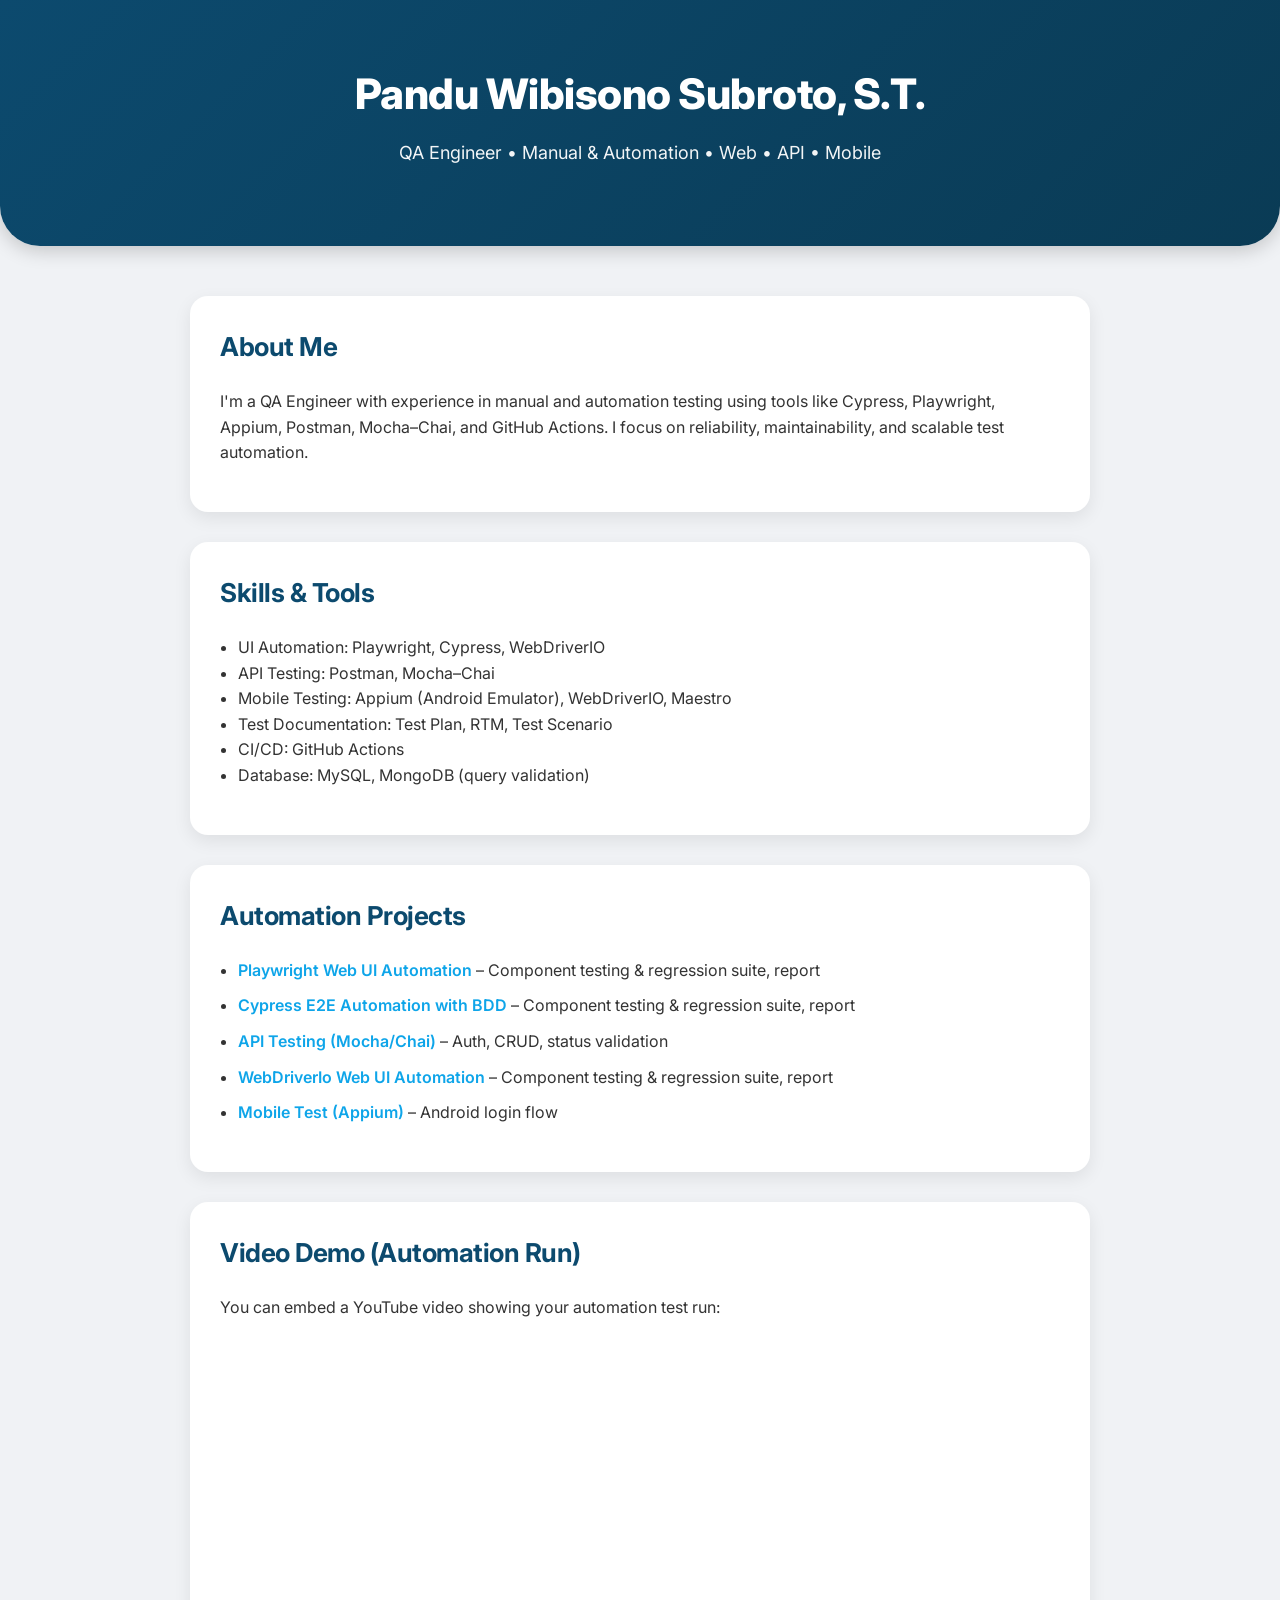
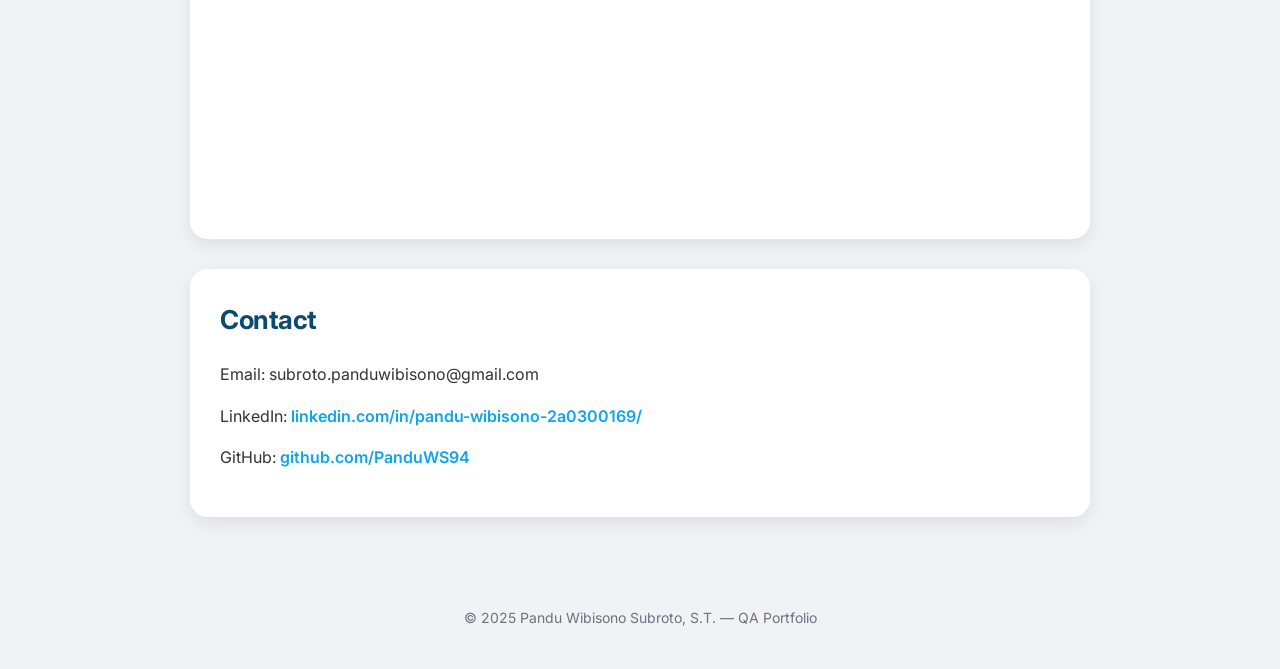
==== index.html @ 6cd574b7 "Add WebDriverIo Web UI Automation project link to index.html" ====
<!DOCTYPE html>
<html lang="en">

<head>
  <meta charset="UTF-8" />
  <meta name="viewport" content="width=device-width, initial-scale=1.0" />
  <title>QA Portfolio - Pandu Wibisono Subroto, S.T.</title>
  <style>
    /* --- GLOBAL STYLE --- */
    body {
      margin: 0;
      font-family: "Inter", Arial, sans-serif;
      background: #f0f2f5;
      color: #333;
      line-height: 1.6;
    }

    h1,
    h2 {
      font-family: "Inter", sans-serif;
      letter-spacing: -0.5px;
    }

    a {
      color: #0ea5e9;
      text-decoration: none;
      font-weight: 600;
    }

    a:hover {
      text-decoration: underline;
    }

    /* --- HEADER --- */
    header {
      padding: 60px 20px;
      background: linear-gradient(135deg, #0c4a6e, #0a3b55);
      color: white;
      text-align: center;
      border-bottom-left-radius: 40px;
      border-bottom-right-radius: 40px;
      box-shadow: 0 4px 20px rgba(0, 0, 0, 0.2);
    }

    header h1 {
      margin: 0;
      font-size: 42px;
      font-weight: 800;
    }

    header p {
      margin-top: 12px;
      font-size: 18px;
      opacity: 0.95;
    }

    /* --- CONTAINER --- */
    .container {
      max-width: 900px;
      margin: 50px auto;
      padding: 0 20px;
    }

    /* --- CARD SECTION --- */
    section {
      background: white;
      padding: 30px;
      margin-bottom: 30px;
      border-radius: 18px;
      box-shadow: 0 6px 18px rgba(0, 0, 0, 0.08);
      transition: transform 0.2s ease, box-shadow 0.2s ease;
    }

    section:hover {
      transform: translateY(-3px);
      box-shadow: 0 10px 24px rgba(0, 0, 0, 0.12);
    }

    h2 {
      font-size: 26px;
      margin-top: 0;
      color: #0c4a6e;
      font-weight: 700;
    }

    ul {
      padding-left: 18px;
    }

    .project-list li {
      margin-bottom: 10px;
    }

    /* --- VIDEO EMBED --- */
    .video-wrapper {
      position: relative;
      padding-bottom: 56.25%;
      height: 0;
      overflow: hidden;
      border-radius: 14px;
      margin-top: 15px;
    }

    .video-wrapper iframe {
      position: absolute;
      top: 0;
      left: 0;
      width: 100%;
      height: 100%;
      border: 0;
    }

    /* --- FOOTER --- */
    footer {
      text-align: center;
      padding: 40px;
      color: #6b7280;
      font-size: 14px;
      margin-top: 40px;
    }
  </style>
  <link href="https://fonts.googleapis.com/css2?family=Inter:wght@300;400;600;700;800&display=swap" rel="stylesheet">
</head>

<body>
  <header>
    <h1>Pandu Wibisono Subroto, S.T.</h1>
    <p>QA Engineer • Manual & Automation • Web • API • Mobile</p>
  </header>

  <div class="container">
    <section>
      <h2>About Me</h2>
      <p>
        I'm a QA Engineer with experience in manual and automation testing using tools like
        Cypress, Playwright, Appium, Postman, Mocha–Chai, and GitHub Actions. I focus on
        reliability, maintainability, and scalable test automation.
      </p>
    </section>

    <section>
      <h2>Skills & Tools</h2>
      <ul>
        <li>UI Automation: Playwright, Cypress, WebDriverIO</li>
        <li>API Testing: Postman, Mocha–Chai</li>
        <li>Mobile Testing: Appium (Android Emulator), WebDriverIO, Maestro</li>
        <li>Test Documentation: Test Plan, RTM, Test Scenario</li>
        <li>CI/CD: GitHub Actions</li>
        <li>Database: MySQL, MongoDB (query validation)</li>
      </ul>
    </section>

    <section>
      <h2>Automation Projects</h2>
      <ul class="project-list">
        <li><a href="https://github.com/PanduWS94/playwright-demo-panduws94.git">Playwright Web UI Automation</a> –
          Component testing & regression suite, report</li>
        <li><a href="https://github.com/PanduWS94/cypress-demo-panduws94.git">Cypress E2E Automation with BDD</a> –
          Component testing & regression suite, report</li>
        <li><a href="https://github.com/PanduWS94/mochachai-demo-panduws94.git">API Testing (Mocha/Chai)</a> – Auth,
          CRUD, status validation</li>
        <li><a href="https://github.com/PanduWS94/webdriverio-demo-panduws94.git">WebDriverIo Web UI Automation</a> –
          Component testing & regression suite, report</li>
        <li><a href="#">Mobile Test (Appium)</a> – Android login flow</li>

      </ul>
    </section>

    <section>
      <h2>Video Demo (Automation Run)</h2>
      <p>You can embed a YouTube video showing your automation test run:</p>

      <div class="video-wrapper">
        <iframe src="https://www.youtube.com/embed/VIDEO_ID_HERE"
          allow="accelerometer; autoplay; clipboard-write; encrypted-media; gyroscope; picture-in-picture"
          allowfullscreen></iframe>
      </div>
    </section>

    <section>
      <h2>Contact</h2>
      <p>Email: subroto.panduwibisono@gmail.com</p>
      <p>LinkedIn: <a
          href="https://www.linkedin.com/in/pandu-wibisono-2a0300169/">linkedin.com/in/pandu-wibisono-2a0300169/</a></p>
      <p>GitHub: <a href="https://github.com/PanduWS94">github.com/PanduWS94</a></p>
    </section>
  </div>

  <footer>
    © 2025 Pandu Wibisono Subroto, S.T. — QA Portfolio
  </footer>
</body>

</html>
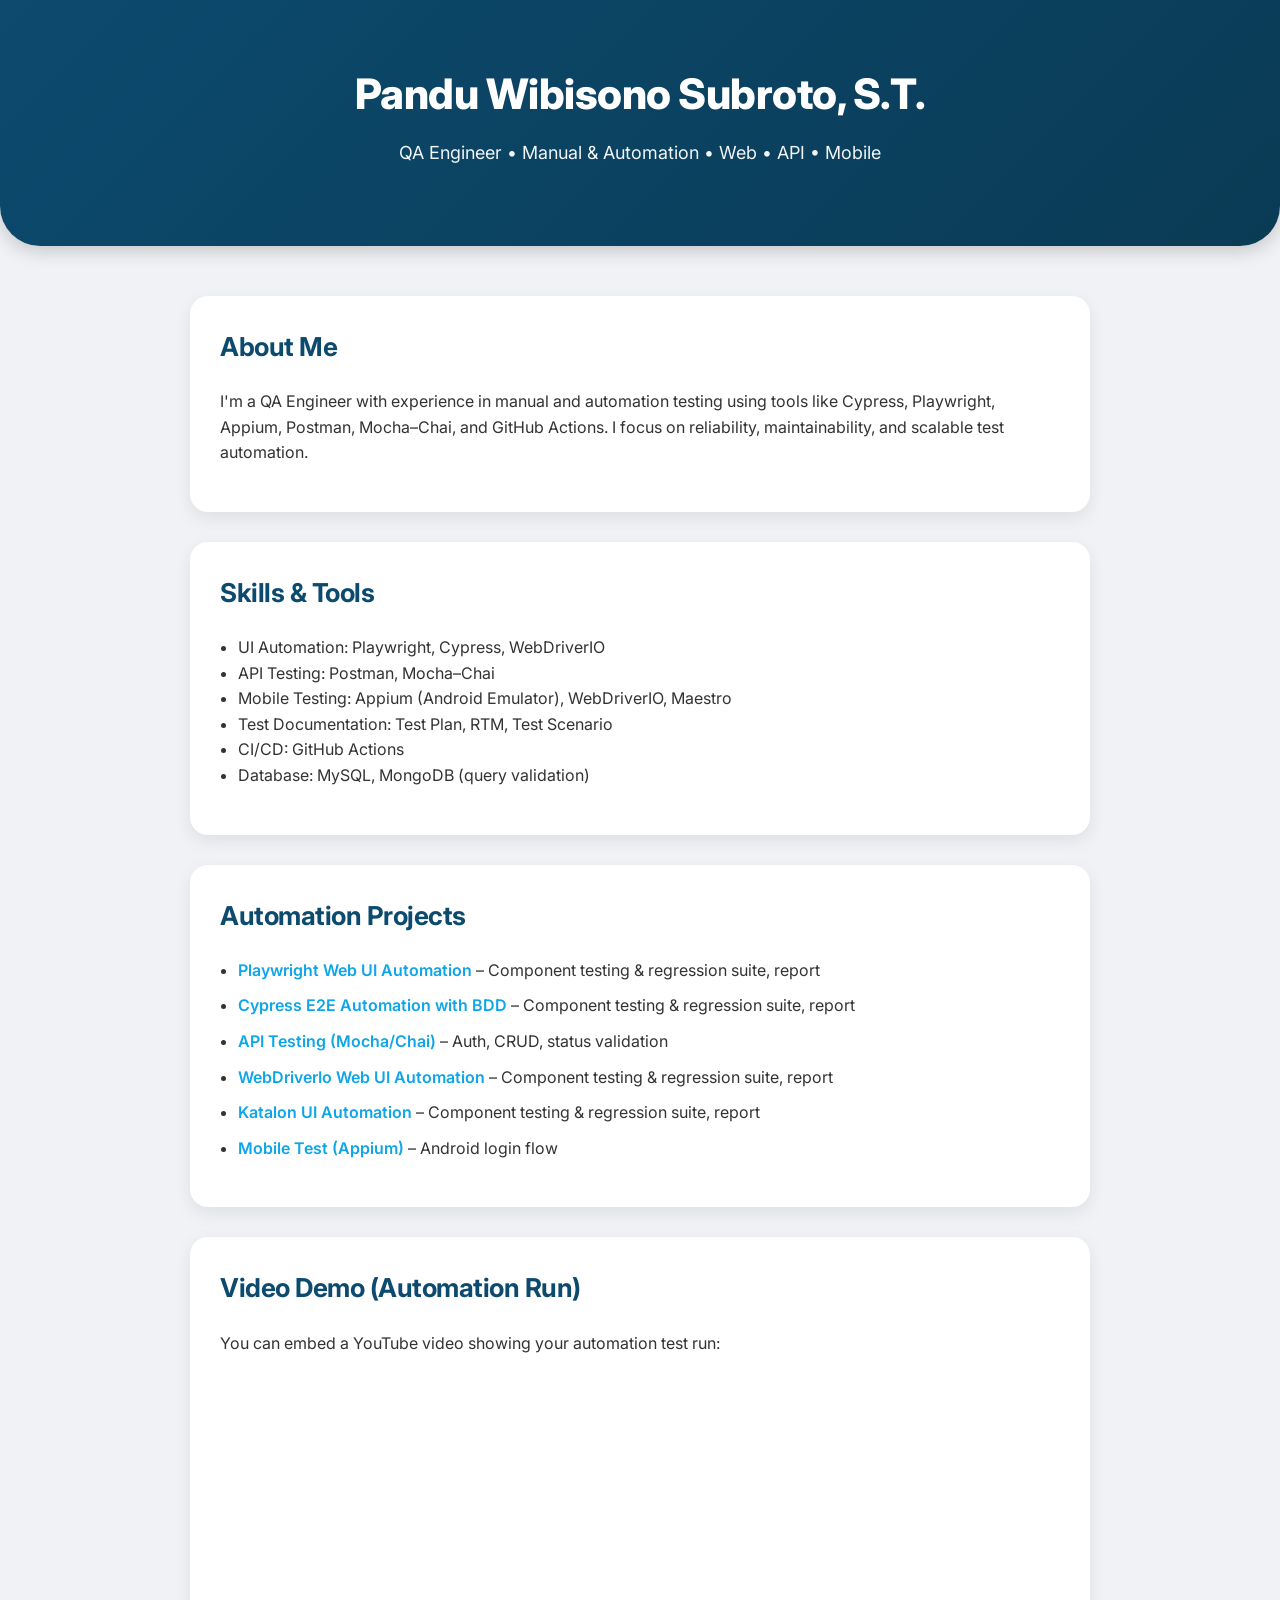
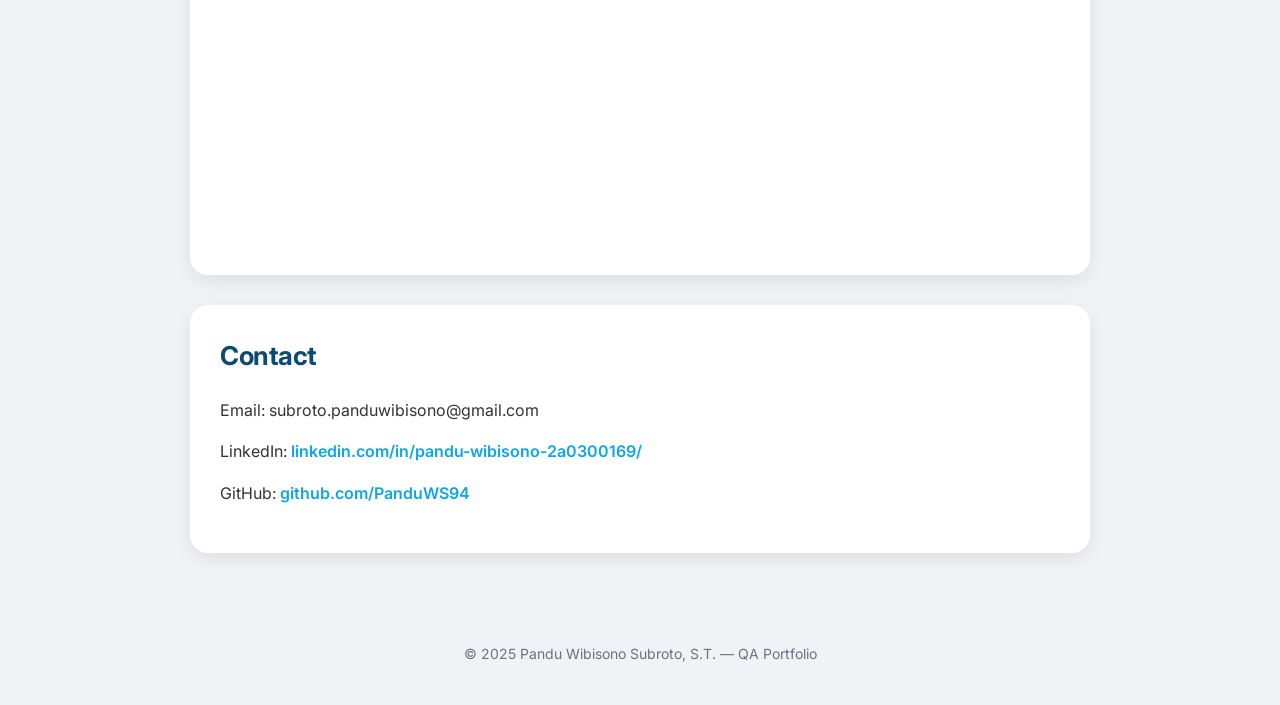
==== commit 5cfb3b47: "Add Katalon UI Automation project link to index.html" ====
--- a/index.html
+++ b/index.html
@@ -161,6 +161,8 @@
           CRUD, status validation</li>
         <li><a href="https://github.com/PanduWS94/webdriverio-demo-panduws94.git">WebDriverIo Web UI Automation</a> –
           Component testing & regression suite, report</li>
+        <li><a href="https://github.com/PanduWS94/katalon-demo-panduws94.git">Katalon UI Automation</a> –
+          Component testing & regression suite, report</li>
         <li><a href="#">Mobile Test (Appium)</a> – Android login flow</li>
 
       </ul>
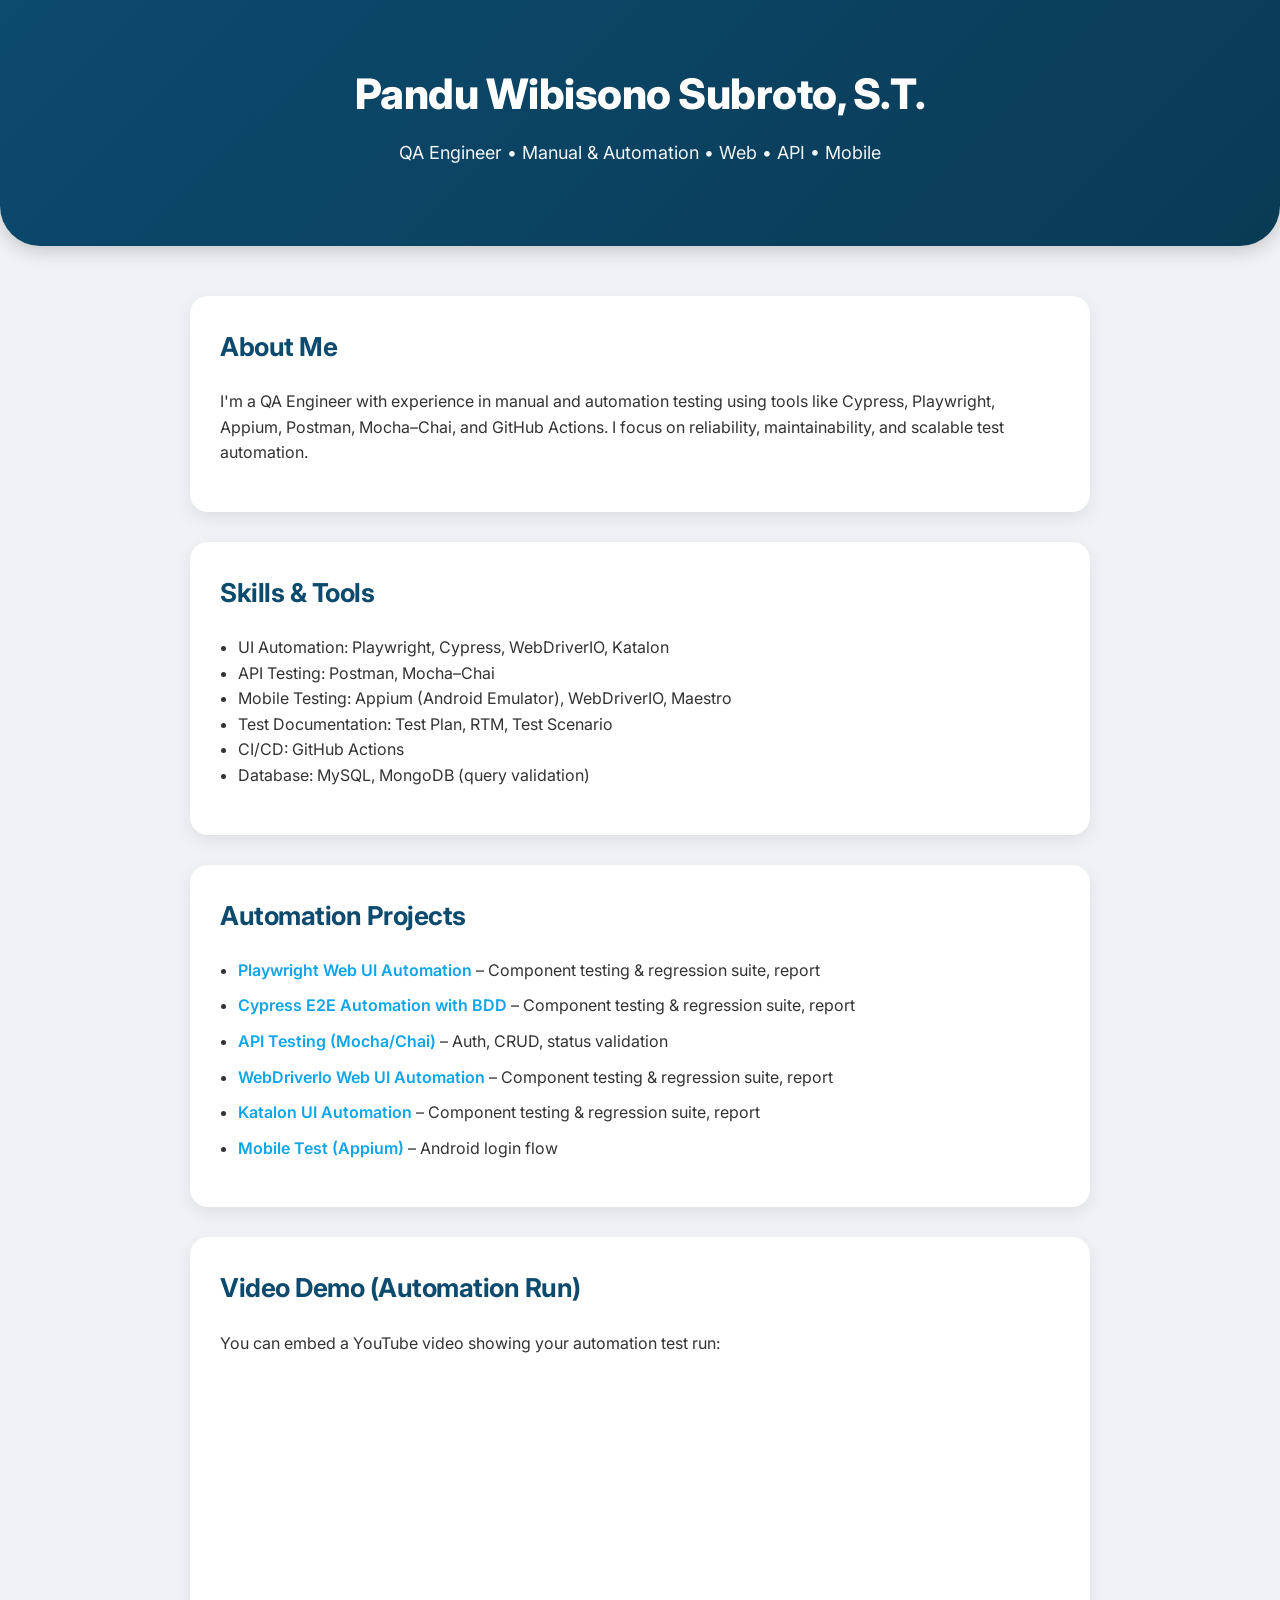
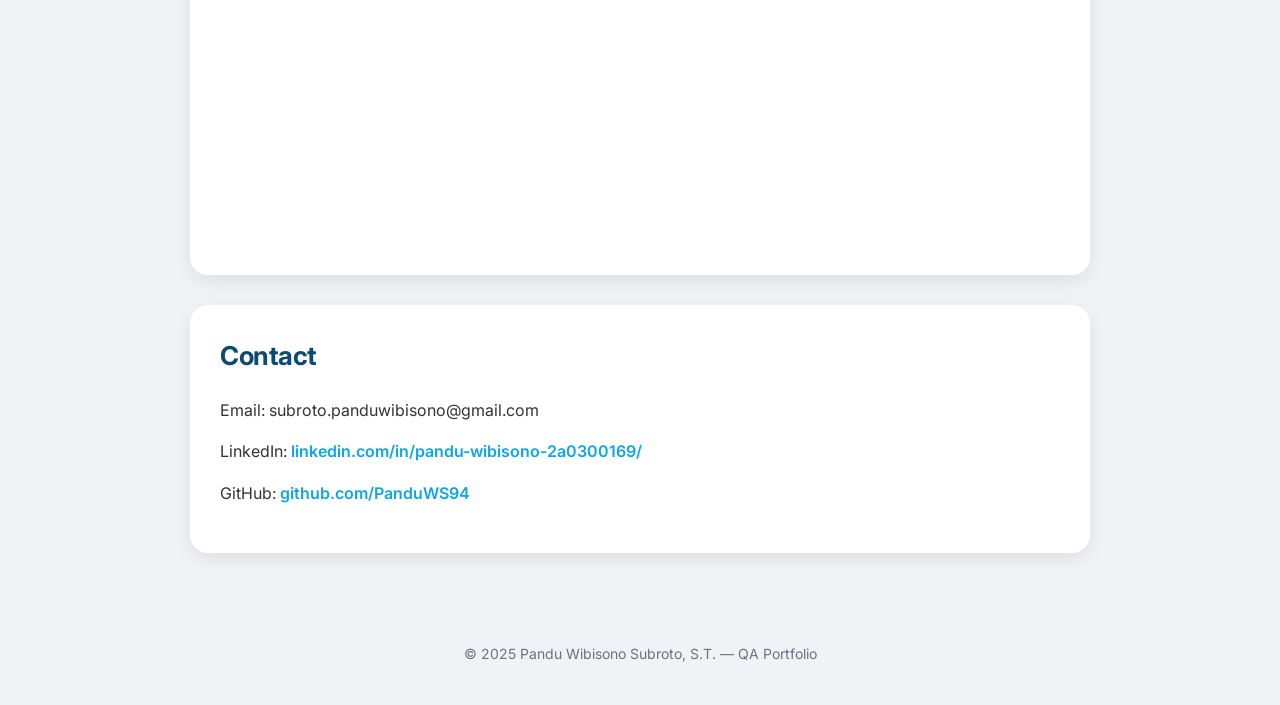
==== commit ecfb283d: "Add Katalon to UI Automation skills list in index.html" ====
--- a/index.html
+++ b/index.html
@@ -141,7 +141,7 @@
     <section>
       <h2>Skills & Tools</h2>
       <ul>
-        <li>UI Automation: Playwright, Cypress, WebDriverIO</li>
+        <li>UI Automation: Playwright, Cypress, WebDriverIO, Katalon</li>
         <li>API Testing: Postman, Mocha–Chai</li>
         <li>Mobile Testing: Appium (Android Emulator), WebDriverIO, Maestro</li>
         <li>Test Documentation: Test Plan, RTM, Test Scenario</li>
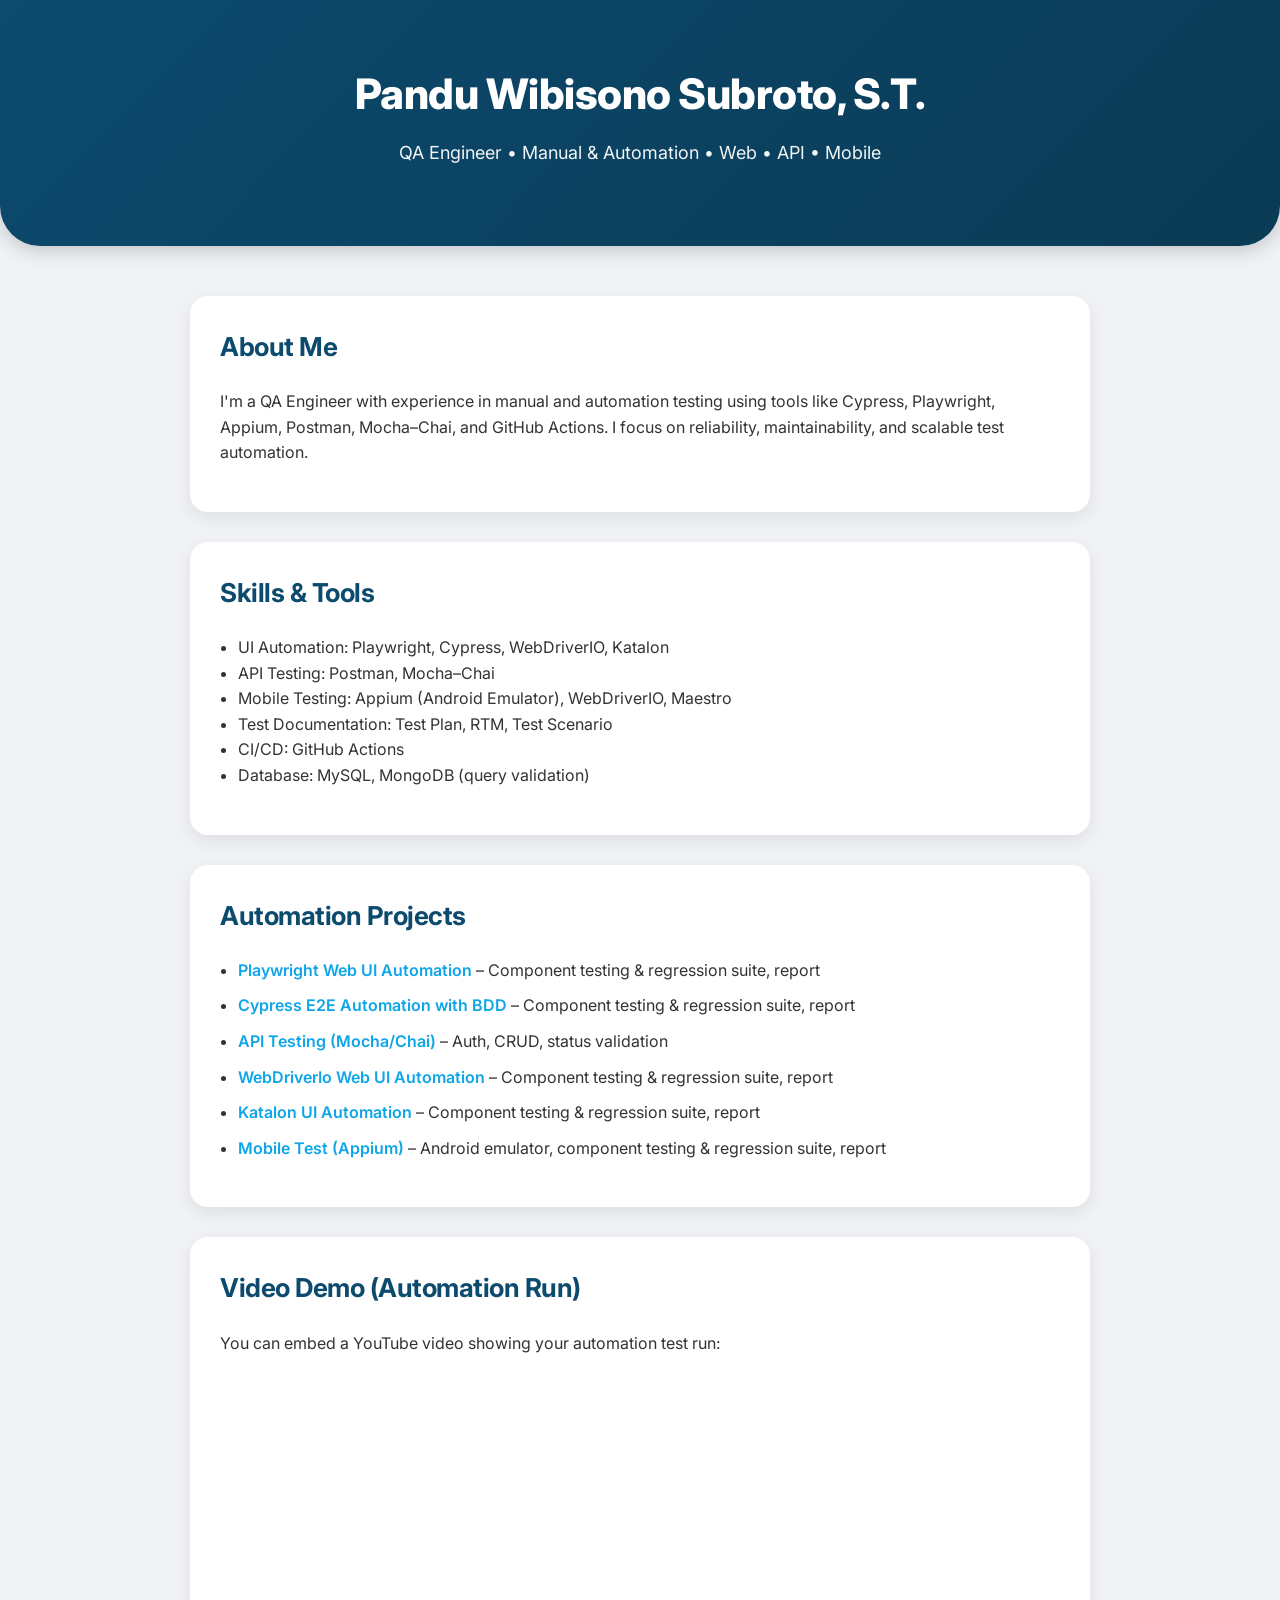
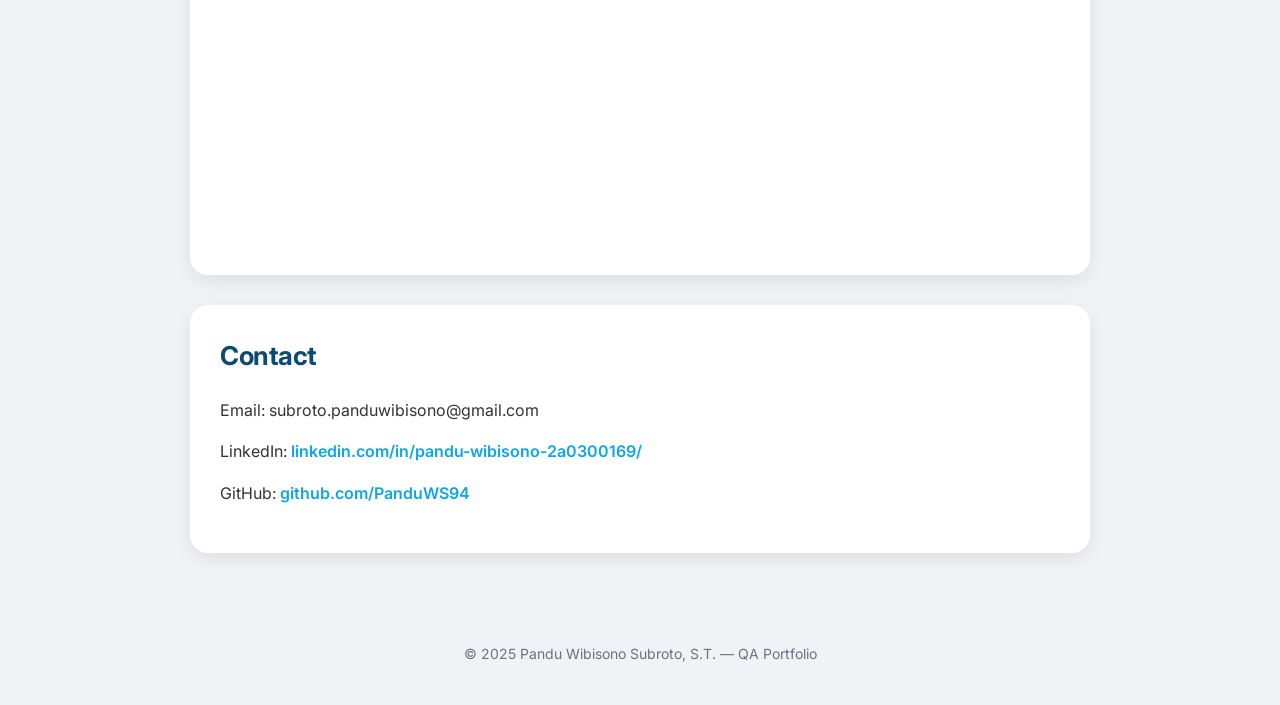
==== commit 580fb9e6: "Update project description for Mobile Test (Appium) to provide clearer details" ====
--- a/index.html
+++ b/index.html
@@ -5,6 +5,7 @@
   <meta charset="UTF-8" />
   <meta name="viewport" content="width=device-width, initial-scale=1.0" />
   <title>QA Portfolio - Pandu Wibisono Subroto, S.T.</title>
+  <link rel="icon" href="/favicon.ico" type="image/x-icon">
   <style>
     /* --- GLOBAL STYLE --- */
     body {
@@ -153,20 +154,53 @@
     <section>
       <h2>Automation Projects</h2>
       <ul class="project-list">
-        <li><a href="https://github.com/PanduWS94/playwright-demo-panduws94.git">Playwright Web UI Automation</a> –
-          Component testing & regression suite, report</li>
-        <li><a href="https://github.com/PanduWS94/cypress-demo-panduws94.git">Cypress E2E Automation with BDD</a> –
-          Component testing & regression suite, report</li>
-        <li><a href="https://github.com/PanduWS94/mochachai-demo-panduws94.git">API Testing (Mocha/Chai)</a> – Auth,
-          CRUD, status validation</li>
-        <li><a href="https://github.com/PanduWS94/webdriverio-demo-panduws94.git">WebDriverIo Web UI Automation</a> –
-          Component testing & regression suite, report</li>
-        <li><a href="https://github.com/PanduWS94/katalon-demo-panduws94.git">Katalon UI Automation</a> –
-          Component testing & regression suite, report</li>
-        <li><a href="#">Mobile Test (Appium)</a> – Android login flow</li>
-
+        <li>
+          <a href="https://github.com/PanduWS94/playwright-demo-panduws94.git" target="_blank"
+            rel="noopener noreferrer">
+            Playwright Web UI Automation
+          </a>
+          – Component testing & regression suite, report
+        </li>
+
+        <li>
+          <a href="https://github.com/PanduWS94/cypress-demo-panduws94.git" target="_blank" rel="noopener noreferrer">
+            Cypress E2E Automation with BDD
+          </a>
+          – Component testing & regression suite, report
+        </li>
+
+        <li>
+          <a href="https://github.com/PanduWS94/mochachai-demo-panduws94.git" target="_blank" rel="noopener noreferrer">
+            API Testing (Mocha/Chai)
+          </a>
+          – Auth, CRUD, status validation
+        </li>
+
+        <li>
+          <a href="https://github.com/PanduWS94/webdriverio-demo-panduws94.git" target="_blank"
+            rel="noopener noreferrer">
+            WebDriverIo Web UI Automation
+          </a>
+          – Component testing & regression suite, report
+        </li>
+
+        <li>
+          <a href="https://github.com/PanduWS94/katalon-demo-panduws94.git" target="_blank" rel="noopener noreferrer">
+            Katalon UI Automation
+          </a>
+          – Component testing & regression suite, report
+        </li>
+
+        <li>
+          <a href="https://github.com/PanduWS94/mobile_appium-demo-panduws94.git" target="_blank"
+            rel="noopener noreferrer">
+            Mobile Test (Appium)
+          </a>
+          – Android emulator, component testing & regression suite, report
+        </li>
       </ul>
     </section>
+
 
     <section>
       <h2>Video Demo (Automation Run)</h2>
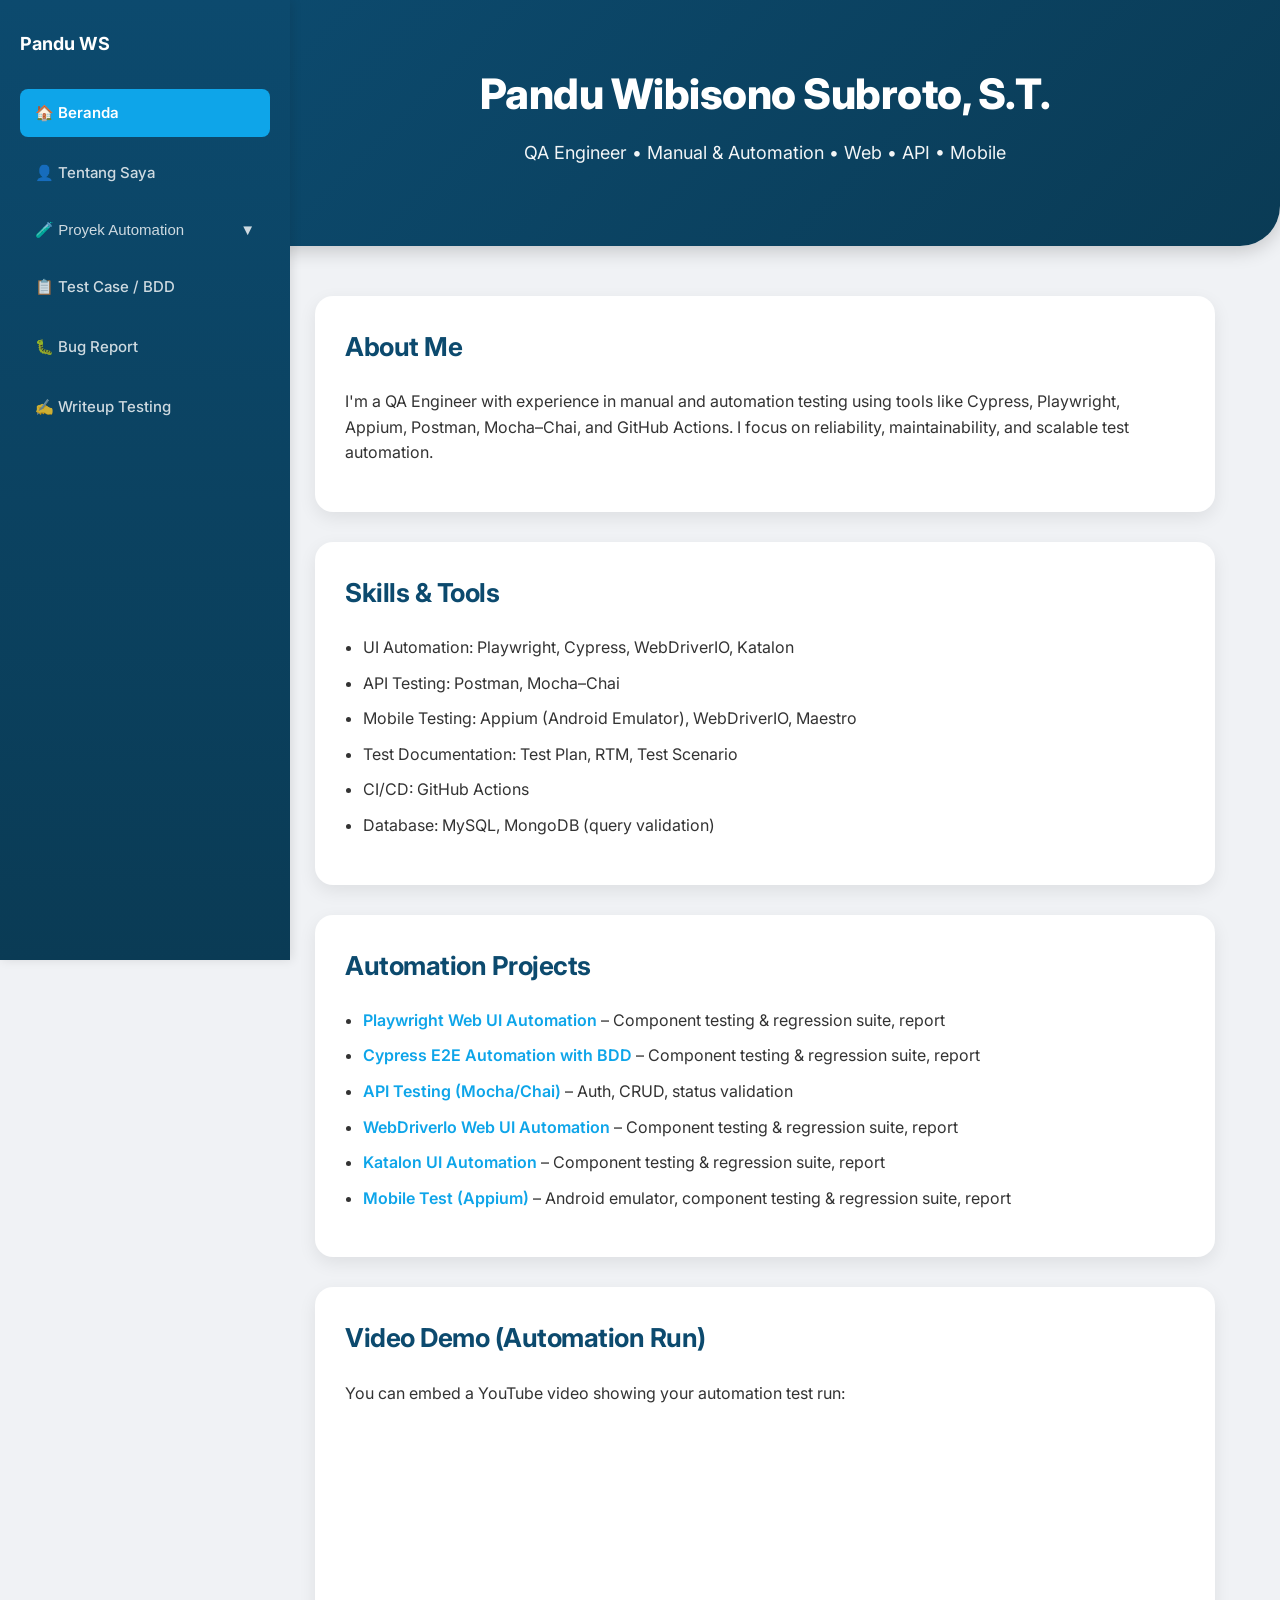
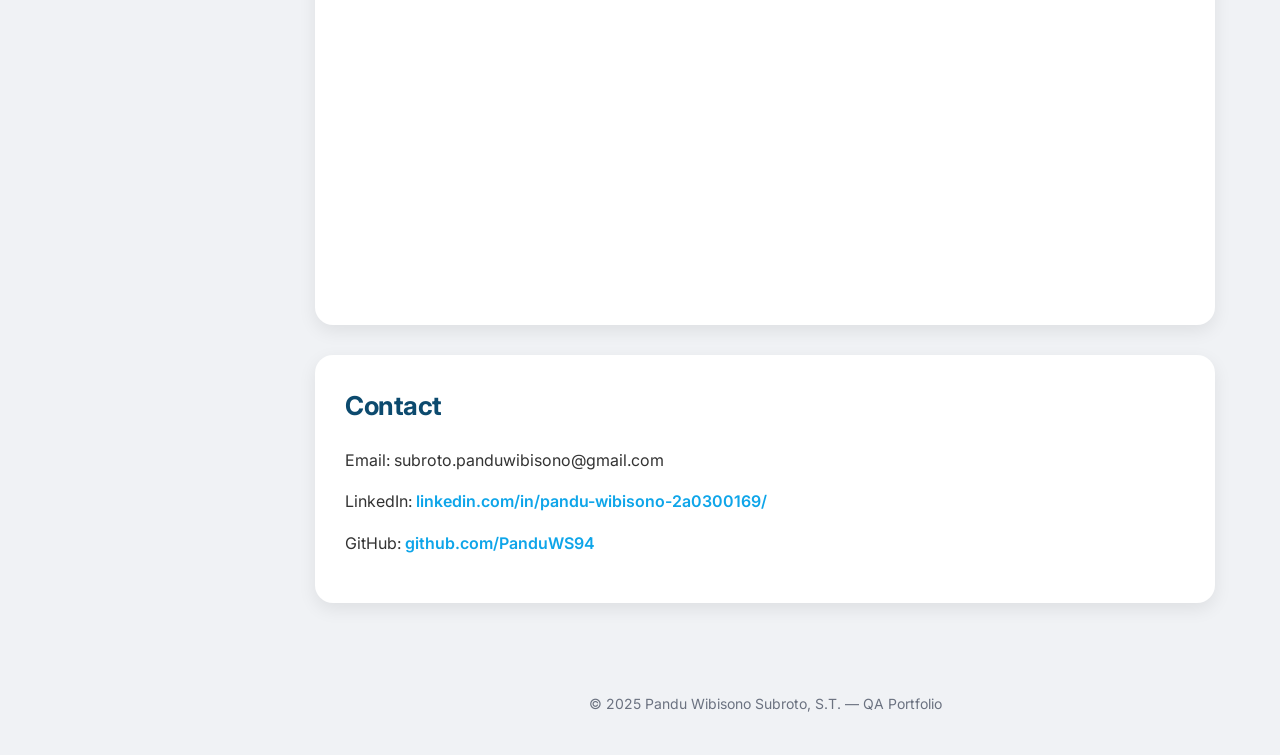
==== commit f942a8c0: "Add new pages for QA portfolio: Web UI Testing, About Me, Test Cases, and Writeup Testing - Created " ====
--- a/index.html
+++ b/index.html
@@ -4,133 +4,47 @@
 <head>
   <meta charset="UTF-8" />
   <meta name="viewport" content="width=device-width, initial-scale=1.0" />
-  <title>QA Portfolio - Pandu Wibisono Subroto, S.T.</title>
+  <title>Beranda - QA Portfolio Pandu Wibisono</title>
   <link rel="icon" href="/favicon.ico" type="image/x-icon">
-  <style>
-    /* --- GLOBAL STYLE --- */
-    body {
-      margin: 0;
-      font-family: "Inter", Arial, sans-serif;
-      background: #f0f2f5;
-      color: #333;
-      line-height: 1.6;
-    }
-
-    h1,
-    h2 {
-      font-family: "Inter", sans-serif;
-      letter-spacing: -0.5px;
-    }
-
-    a {
-      color: #0ea5e9;
-      text-decoration: none;
-      font-weight: 600;
-    }
-
-    a:hover {
-      text-decoration: underline;
-    }
-
-    /* --- HEADER --- */
-    header {
-      padding: 60px 20px;
-      background: linear-gradient(135deg, #0c4a6e, #0a3b55);
-      color: white;
-      text-align: center;
-      border-bottom-left-radius: 40px;
-      border-bottom-right-radius: 40px;
-      box-shadow: 0 4px 20px rgba(0, 0, 0, 0.2);
-    }
-
-    header h1 {
-      margin: 0;
-      font-size: 42px;
-      font-weight: 800;
-    }
-
-    header p {
-      margin-top: 12px;
-      font-size: 18px;
-      opacity: 0.95;
-    }
-
-    /* --- CONTAINER --- */
-    .container {
-      max-width: 900px;
-      margin: 50px auto;
-      padding: 0 20px;
-    }
-
-    /* --- CARD SECTION --- */
-    section {
-      background: white;
-      padding: 30px;
-      margin-bottom: 30px;
-      border-radius: 18px;
-      box-shadow: 0 6px 18px rgba(0, 0, 0, 0.08);
-      transition: transform 0.2s ease, box-shadow 0.2s ease;
-    }
-
-    section:hover {
-      transform: translateY(-3px);
-      box-shadow: 0 10px 24px rgba(0, 0, 0, 0.12);
-    }
-
-    h2 {
-      font-size: 26px;
-      margin-top: 0;
-      color: #0c4a6e;
-      font-weight: 700;
-    }
-
-    ul {
-      padding-left: 18px;
-    }
-
-    .project-list li {
-      margin-bottom: 10px;
-    }
-
-    /* --- VIDEO EMBED --- */
-    .video-wrapper {
-      position: relative;
-      padding-bottom: 56.25%;
-      height: 0;
-      overflow: hidden;
-      border-radius: 14px;
-      margin-top: 15px;
-    }
-
-    .video-wrapper iframe {
-      position: absolute;
-      top: 0;
-      left: 0;
-      width: 100%;
-      height: 100%;
-      border: 0;
-    }
-
-    /* --- FOOTER --- */
-    footer {
-      text-align: center;
-      padding: 40px;
-      color: #6b7280;
-      font-size: 14px;
-      margin-top: 40px;
-    }
-  </style>
+  <link rel="stylesheet" href="assets/css/style.css">
   <link href="https://fonts.googleapis.com/css2?family=Inter:wght@300;400;600;700;800&display=swap" rel="stylesheet">
 </head>
 
 <body>
+  <!-- SIDEBAR MENU -->
+  <aside class="sidebar">
+    <div class="sidebar-logo">
+      <span>Pandu WS</span>
+      <button class="sidebar-toggle" aria-label="Toggle menu">☰</button>
+    </div>
+    <ul class="sidebar-menu">
+      <li><a href="index.html" class="nav-link">🏠 Beranda</a></li>
+      <li><a href="pages/tentang-saya.html" class="nav-link">👤 Tentang Saya</a></li>
+      <li>
+        <button class="submenu-toggle nav-link">
+          🧪 Proyek Automation
+          <span class="submenu-icon">▼</span>
+        </button>
+        <ul class="sidebar-submenu">
+          <li><a href="pages/proyek-automation/">Overview</a></li>
+          <li><a href="pages/proyek-automation/api.html">API Testing</a></li>
+          <li><a href="pages/proyek-automation/web-ui.html">Web UI</a></li>
+          <li><a href="pages/proyek-automation/mobile.html">Mobile</a></li>
+        </ul>
+      </li>
+      <li><a href="pages/test-case.html" class="nav-link">📋 Test Case / BDD</a></li>
+      <li><a href="pages/bug-report.html" class="nav-link">🐛 Bug Report</a></li>
+      <li><a href="pages/writeup.html" class="nav-link">✍️ Writeup Testing</a></li>
+    </ul>
+  </aside>
+
   <header>
     <h1>Pandu Wibisono Subroto, S.T.</h1>
     <p>QA Engineer • Manual & Automation • Web • API • Mobile</p>
   </header>
 
   <div class="container">
-    <section>
+    <section id="about">
       <h2>About Me</h2>
       <p>
         I'm a QA Engineer with experience in manual and automation testing using tools like
@@ -139,7 +53,7 @@
       </p>
     </section>
 
-    <section>
+    <section id="skills">
       <h2>Skills & Tools</h2>
       <ul>
         <li>UI Automation: Playwright, Cypress, WebDriverIO, Katalon</li>
@@ -151,7 +65,7 @@
       </ul>
     </section>
 
-    <section>
+    <section id="projects">
       <h2>Automation Projects</h2>
       <ul class="project-list">
         <li>
@@ -202,7 +116,7 @@
     </section>
 
 
-    <section>
+    <section id="video">
       <h2>Video Demo (Automation Run)</h2>
       <p>You can embed a YouTube video showing your automation test run:</p>
 
@@ -213,7 +127,7 @@
       </div>
     </section>
 
-    <section>
+    <section id="contact">
       <h2>Contact</h2>
       <p>Email: subroto.panduwibisono@gmail.com</p>
       <p>LinkedIn: <a
@@ -225,6 +139,8 @@
   <footer>
     © 2025 Pandu Wibisono Subroto, S.T. — QA Portfolio
   </footer>
+
+  <script src="assets/js/navigation.js"></script>
 </body>
 
 </html>
--- a/assets/css/style.css
+++ b/assets/css/style.css
@@ -0,0 +1,441 @@
+/* --- GLOBAL STYLE --- */
+body {
+    margin: 0;
+    font-family: "Inter", Arial, sans-serif;
+    background: #f0f2f5;
+    color: #333;
+    line-height: 1.6;
+    margin-left: 250px;
+}
+
+h1,
+h2,
+h3 {
+    font-family: "Inter", sans-serif;
+    letter-spacing: -0.5px;
+}
+
+a {
+    color: #0ea5e9;
+    text-decoration: none;
+    font-weight: 600;
+}
+
+a:hover {
+    text-decoration: underline;
+}
+
+/* --- SIDEBAR/LEFT MENU --- */
+.sidebar {
+    position: fixed;
+    left: 0;
+    top: 0;
+    width: 250px;
+    height: 100vh;
+    background: linear-gradient(180deg, #0c4a6e, #0a3b55);
+    padding: 30px 20px;
+    box-shadow: 2px 0 10px rgba(0, 0, 0, 0.1);
+    overflow-y: auto;
+    z-index: 1000;
+}
+
+.sidebar-logo {
+    color: white;
+    font-size: 18px;
+    font-weight: 700;
+    margin-bottom: 30px;
+    display: flex;
+    align-items: center;
+    justify-content: space-between;
+}
+
+.sidebar-toggle {
+    display: none;
+    background: none;
+    border: none;
+    color: white;
+    font-size: 20px;
+    cursor: pointer;
+}
+
+.sidebar-menu {
+    list-style: none;
+    padding: 0;
+    margin: 0;
+}
+
+.sidebar-menu li {
+    margin-bottom: 12px;
+}
+
+.sidebar-menu a {
+    display: block;
+    padding: 12px 15px;
+    color: rgba(255, 255, 255, 0.8);
+    text-decoration: none;
+    border-radius: 8px;
+    transition: all 0.3s ease;
+    font-weight: 500;
+    font-size: 15px;
+}
+
+.sidebar-menu a:hover {
+    background: rgba(255, 255, 255, 0.1);
+    color: white;
+}
+
+.sidebar-menu a.active {
+    background: #0ea5e9;
+    color: white;
+    font-weight: 600;
+}
+
+.sidebar-submenu {
+    list-style: none;
+    padding: 0 0 0 15px;
+    margin: 8px 0;
+    border-left: 2px solid rgba(255, 255, 255, 0.2);
+    display: none;
+    max-height: 0;
+    overflow: hidden;
+    transition: max-height 0.3s ease, opacity 0.3s ease;
+    opacity: 0;
+}
+
+.sidebar-submenu.active {
+    display: flex;
+    flex-direction: column;
+    max-height: 500px;
+    opacity: 1;
+}
+
+.sidebar-submenu li {
+    margin-bottom: 8px;
+}
+
+.sidebar-submenu a {
+    padding: 8px 10px;
+    font-size: 14px;
+    color: rgba(255, 255, 255, 0.7);
+    transition: all 0.2s ease;
+}
+
+.sidebar-submenu a:not(.active):hover {
+    color: white;
+    background: rgba(255, 255, 255, 0.1);
+}
+
+.sidebar-submenu a.active {
+    color: white;
+    background: #0ea5e9;
+    font-weight: 600;
+}
+
+.sidebar-submenu a.active:hover {
+    background: #0ea5e9;
+    color: white;
+}
+
+.submenu-toggle {
+    display: flex;
+    align-items: center;
+    justify-content: space-between;
+    padding: 12px 15px;
+    color: rgba(255, 255, 255, 0.8);
+    text-decoration: none;
+    border-radius: 8px;
+    transition: all 0.3s ease;
+    font-weight: 500;
+    font-size: 15px;
+    background: none;
+    border: none;
+    cursor: pointer;
+    width: 100%;
+    text-align: left;
+}
+
+.submenu-toggle:hover {
+    background: rgba(255, 255, 255, 0.1);
+    color: white;
+}
+
+.submenu-toggle.active {
+    background: #0ea5e9;
+    color: white;
+    font-weight: 600;
+}
+
+.submenu-icon {
+    display: inline-block;
+    margin-left: 8px;
+    transition: transform 0.3s ease;
+    cursor: pointer;
+}
+
+.submenu-toggle.expanded .submenu-icon {
+    transform: rotate(180deg);
+}
+
+/* --- HEADER --- */
+header {
+    padding: 60px 20px;
+    background: linear-gradient(135deg, #0c4a6e, #0a3b55);
+    color: white;
+    text-align: center;
+    border-bottom-left-radius: 40px;
+    border-bottom-right-radius: 40px;
+    box-shadow: 0 4px 20px rgba(0, 0, 0, 0.2);
+}
+
+header h1 {
+    margin: 0;
+    font-size: 42px;
+    font-weight: 800;
+}
+
+header p {
+    margin-top: 12px;
+    font-size: 18px;
+    opacity: 0.95;
+}
+
+header.subpage-header {
+    padding: 40px 20px;
+    font-size: 24px;
+}
+
+header.subpage-header h1 {
+    font-size: 32px;
+}
+
+/* --- CONTAINER --- */
+.container {
+    max-width: 900px;
+    margin: 50px auto;
+    padding: 0 20px;
+}
+
+/* --- CARD SECTION --- */
+section {
+    background: white;
+    padding: 30px;
+    margin-bottom: 30px;
+    border-radius: 18px;
+    box-shadow: 0 6px 18px rgba(0, 0, 0, 0.08);
+    transition: transform 0.2s ease, box-shadow 0.2s ease;
+}
+
+section:hover {
+    transform: translateY(-3px);
+    box-shadow: 0 10px 24px rgba(0, 0, 0, 0.12);
+}
+
+h2 {
+    font-size: 26px;
+    margin-top: 0;
+    color: #0c4a6e;
+    font-weight: 700;
+}
+
+h3 {
+    font-size: 20px;
+    color: #0c4a6e;
+    margin-top: 20px;
+}
+
+ul {
+    padding-left: 18px;
+}
+
+li {
+    margin-bottom: 10px;
+}
+
+/* --- CARD GRID --- */
+.card-grid {
+    display: grid;
+    grid-template-columns: repeat(auto-fit, minmax(300px, 1fr));
+    gap: 20px;
+    margin-top: 20px;
+}
+
+.card {
+    background: white;
+    padding: 25px;
+    border-radius: 14px;
+    box-shadow: 0 4px 12px rgba(0, 0, 0, 0.1);
+    transition: all 0.3s ease;
+}
+
+.card:hover {
+    transform: translateY(-5px);
+    box-shadow: 0 8px 20px rgba(0, 0, 0, 0.15);
+}
+
+.card h3 {
+    margin-top: 0;
+    color: #0c4a6e;
+}
+
+.card-badge {
+    display: inline-block;
+    background: #dbeafe;
+    color: #0c4a6e;
+    padding: 6px 12px;
+    border-radius: 20px;
+    font-size: 12px;
+    font-weight: 600;
+    margin-bottom: 12px;
+}
+
+/* --- CODE BLOCK --- */
+pre {
+    background: #f5f5f5;
+    padding: 15px;
+    border-radius: 8px;
+    overflow-x: auto;
+    border-left: 4px solid #0ea5e9;
+}
+
+code {
+    font-family: "Courier New", monospace;
+    font-size: 14px;
+    color: #333;
+}
+
+/* --- VIDEO EMBED --- */
+.video-wrapper {
+    position: relative;
+    padding-bottom: 56.25%;
+    height: 0;
+    overflow: hidden;
+    border-radius: 14px;
+    margin-top: 15px;
+}
+
+.video-wrapper iframe {
+    position: absolute;
+    top: 0;
+    left: 0;
+    width: 100%;
+    height: 100%;
+    border: 0;
+}
+
+/* --- TABLE --- */
+table {
+    width: 100%;
+    border-collapse: collapse;
+    margin-top: 15px;
+}
+
+table th {
+    background: #0c4a6e;
+    color: white;
+    padding: 12px;
+    text-align: left;
+    font-weight: 600;
+}
+
+table td {
+    padding: 12px;
+    border-bottom: 1px solid #e0e0e0;
+}
+
+table tr:hover {
+    background: #f9f9f9;
+}
+
+/* --- BUTTON --- */
+.btn {
+    display: inline-block;
+    padding: 12px 24px;
+    background: #0ea5e9;
+    color: white;
+    border-radius: 8px;
+    text-decoration: none;
+    font-weight: 600;
+    transition: all 0.3s ease;
+    border: none;
+    cursor: pointer;
+}
+
+.btn:hover {
+    background: #0c92d4;
+    transform: translateY(-2px);
+    box-shadow: 0 4px 12px rgba(14, 165, 233, 0.3);
+}
+
+.btn-secondary {
+    background: #6b7280;
+}
+
+.btn-secondary:hover {
+    background: #4b5563;
+}
+
+/* --- BREADCRUMB --- */
+.breadcrumb {
+    display: flex;
+    gap: 8px;
+    margin-bottom: 20px;
+    font-size: 14px;
+    color: #6b7280;
+}
+
+.breadcrumb a {
+    color: #0ea5e9;
+}
+
+.breadcrumb span {
+    color: #d1d5db;
+    margin: 0 4px;
+}
+
+/* --- FOOTER --- */
+footer {
+    text-align: center;
+    padding: 40px;
+    color: #6b7280;
+    font-size: 14px;
+    margin-top: 40px;
+}
+
+/* --- RESPONSIVE --- */
+@media (max-width: 768px) {
+    .sidebar {
+        width: 100%;
+        height: auto;
+        position: relative;
+        box-shadow: 0 2px 10px rgba(0, 0, 0, 0.1);
+    }
+
+    body {
+        margin-left: 0;
+    }
+
+    .sidebar-toggle {
+        display: block;
+    }
+
+    .sidebar-menu {
+        display: none;
+    }
+
+    .sidebar-menu.active {
+        display: flex;
+        flex-direction: column;
+    }
+
+    header h1 {
+        font-size: 28px;
+    }
+
+    h2 {
+        font-size: 20px;
+    }
+
+    .card-grid {
+        grid-template-columns: 1fr;
+    }
+}
